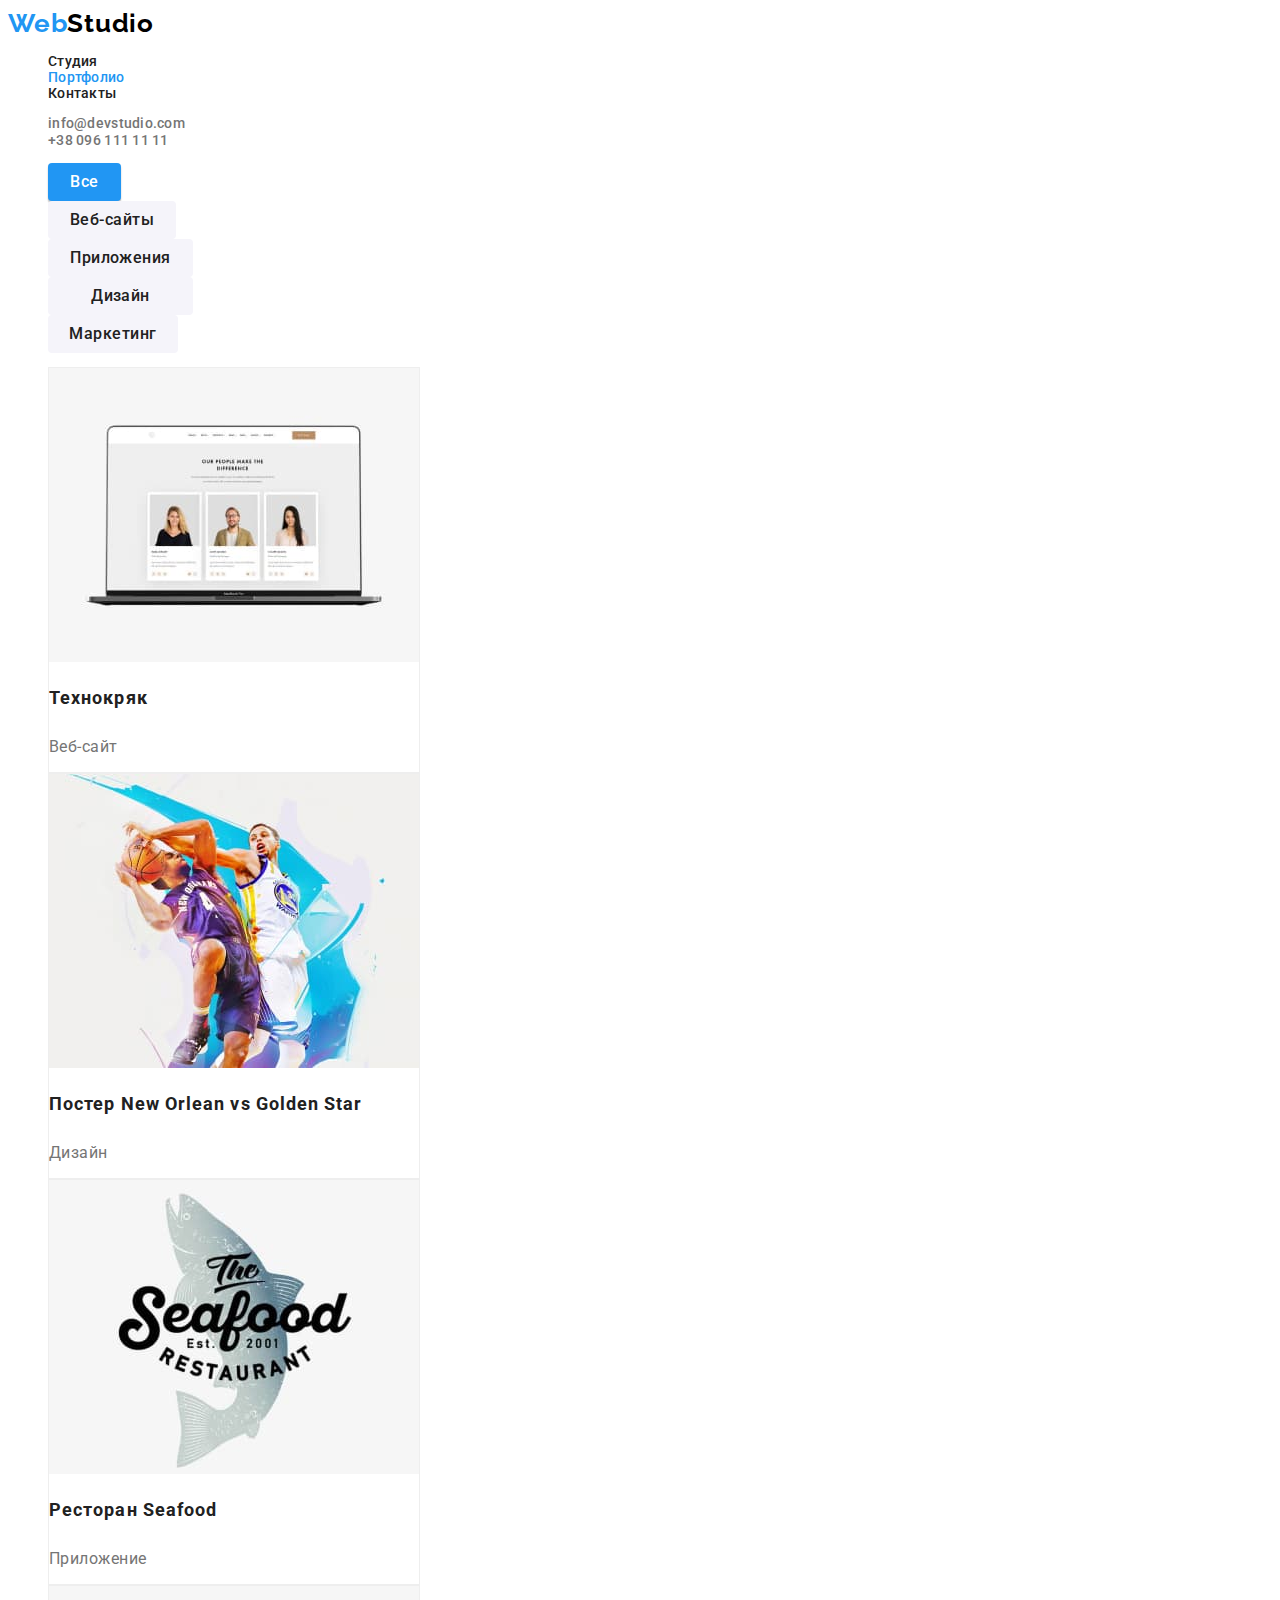
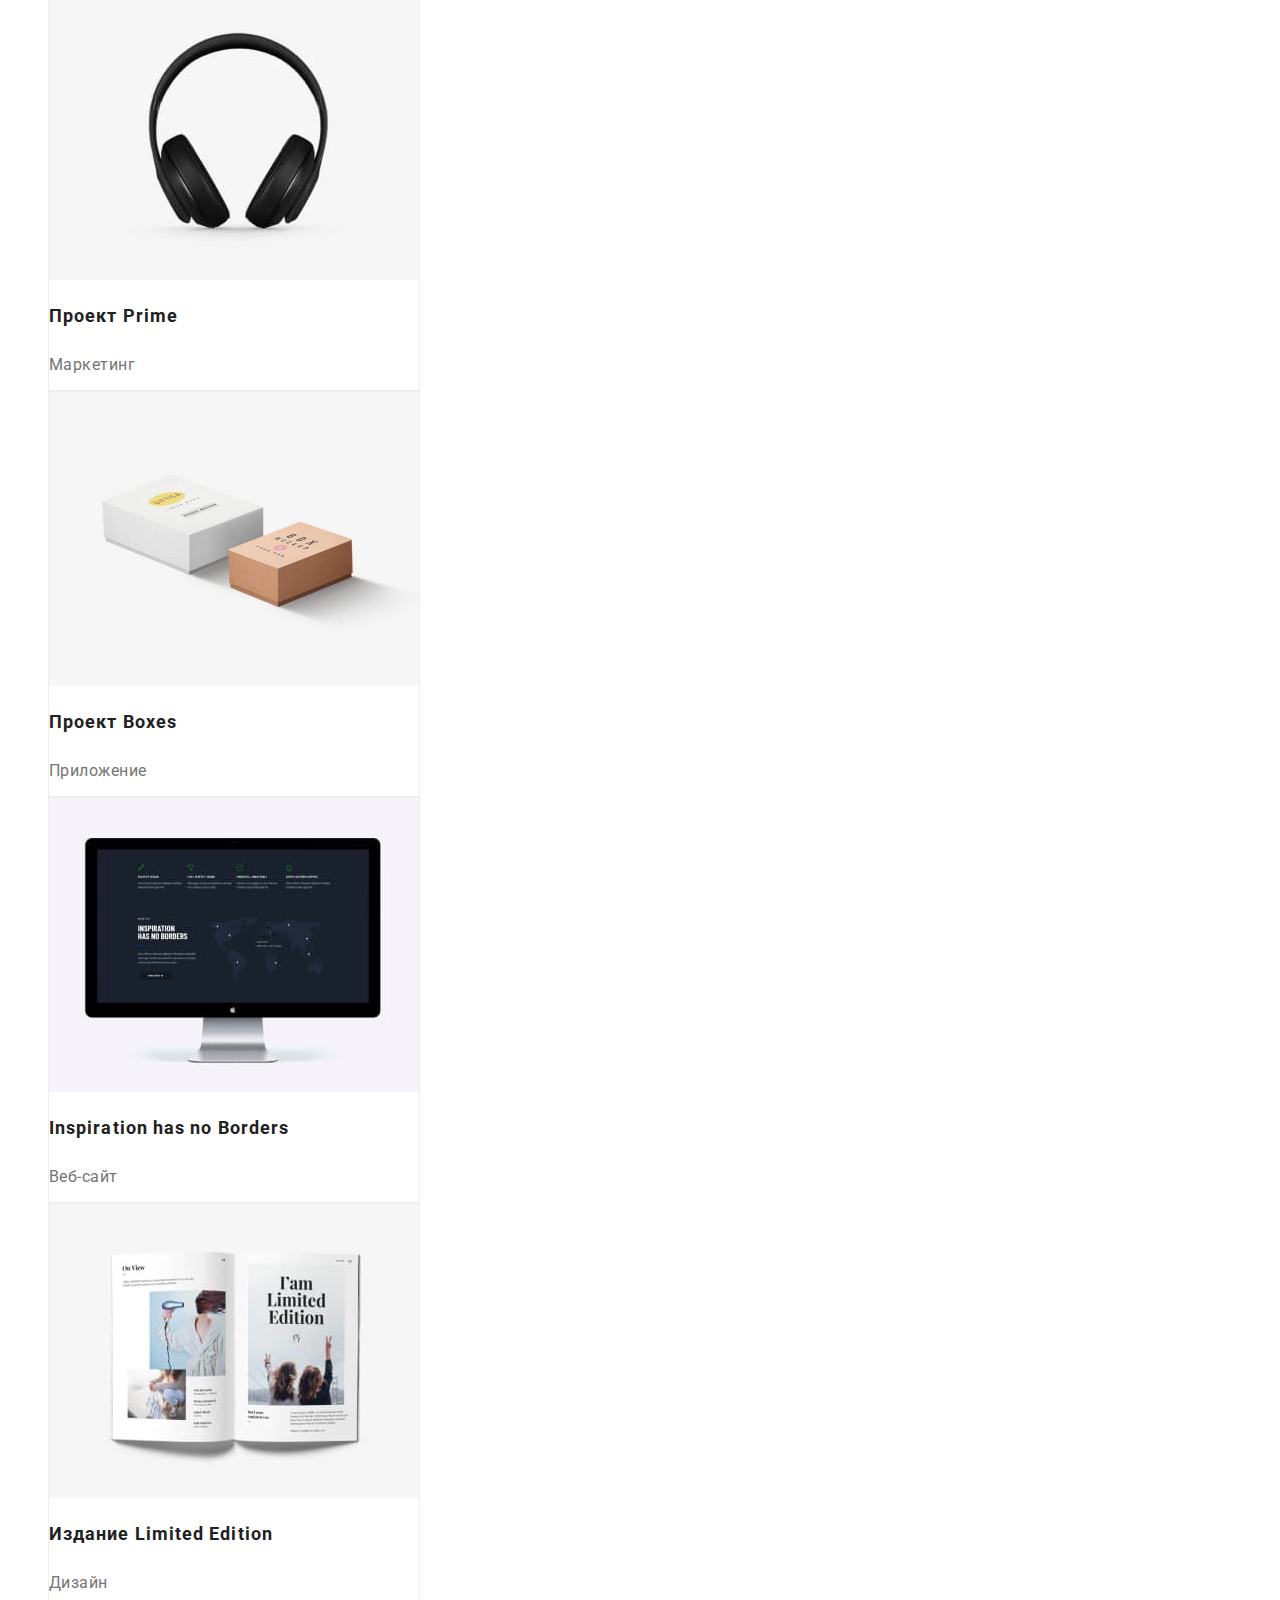
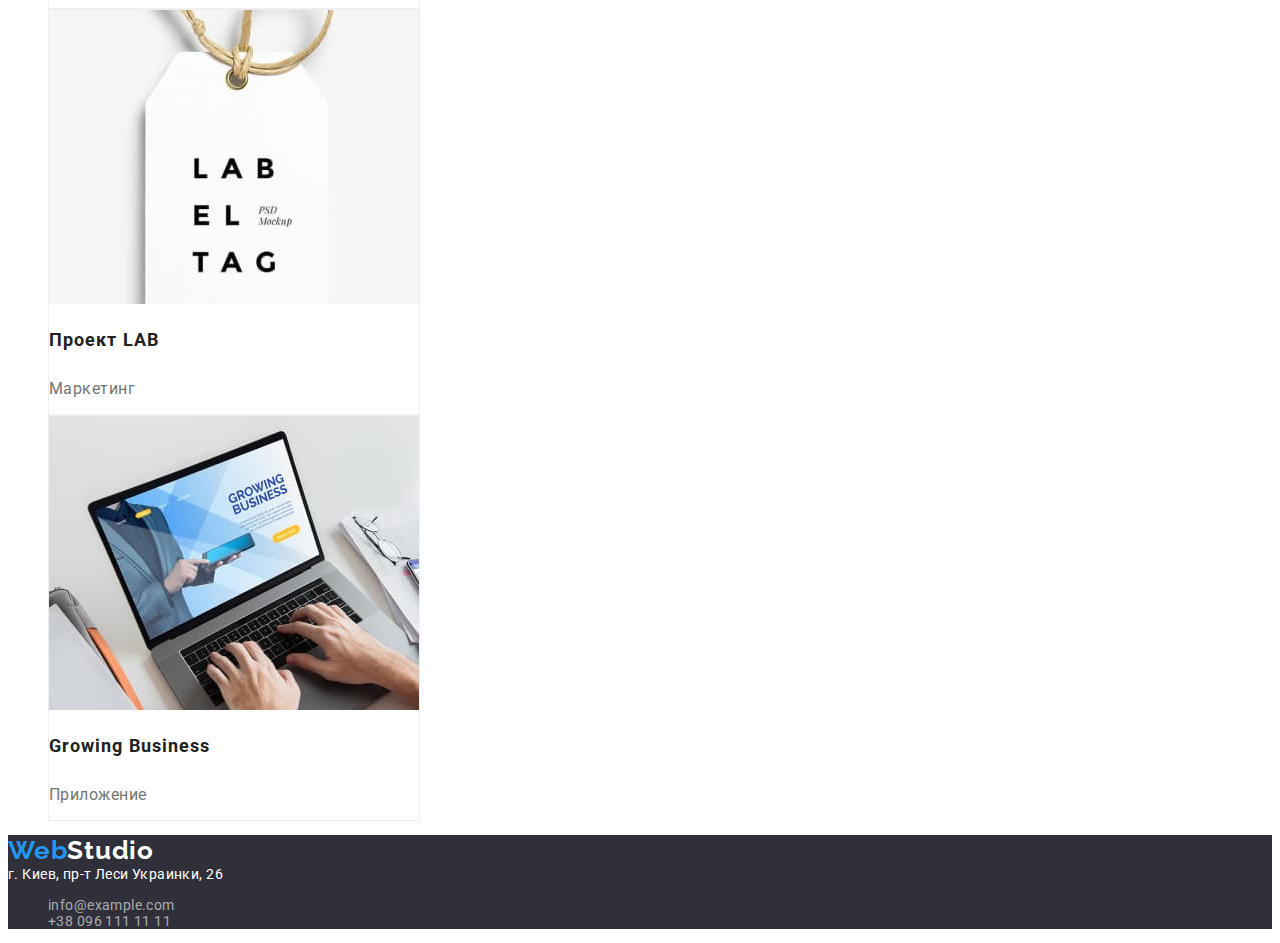
==== portfolio.html @ cb76270d "Add files via upload" ====
<!DOCTYPE html>
<html lang="ru">
    <head>
        <meta charset="UTF-8" />
        <meta http-equiv="X-UA-Compatible" content="IE=edge" />
        <meta name="viewport" content="width=device-width, initial-scale=1.0" />
        <title>Document</title>
        <link rel="stylesheet" href="./css/styles.css" />
        <link rel="preconnect" href="https://fonts.googleapis.com" />
        <link rel="preconnect" href="https://fonts.gstatic.com" crossorigin />
        <link
            href="https://fonts.googleapis.com/css2?family=Montserrat:wght@400;700&family=Raleway:wght@700&family=Roboto:wght@400;500;700;900&display=swap"
            rel="stylesheet"
        />
    </head>
    <body>
        <header>
            <div class="container">
                <nav>
                    <a href="./index.html" class="logo" lang="en"
                        >Web<span class="logo-second">Studio</span></a
                    >
                    <ul>
                        <li>
                            <a class="nav-link" href="./index.html">Студия</a>
                        </li>
                        <li>
                            <a
                                class="nav-link current-text"
                                href="./portfolio.html"
                                >Портфолио</a
                            >
                        </li>
                        <li><a class="nav-link" href="#">Контакты</a></li>
                    </ul>
                </nav>
                <ul>
                    <li>
                        <a class="nav-contact" href="mailto:info@devstudio.com"
                            >info@devstudio.com</a
                        >
                    </li>
                    <li>
                        <a class="link-contact" href="tel:+380961111111"
                            >+38 096 111 11 11</a
                        >
                    </li>
                </ul>
            </div>
        </header>
        <main>
            <section>
                <div class="container">
                    <h1 hidden class="hidden-title" lang="en">Portfolio</h1>
                    <ul>
                        <li>
                            <button class="btn-vse current" type="button">
                                Все
                            </button>
                        </li>
                        <li>
                            <button class="btn-website" type="button">
                                Веб-сайты
                            </button>
                        </li>
                        <li>
                            <button class="btn-app" type="button">
                                Приложения
                            </button>
                        </li>
                        <li>
                            <button class="btn-design" type="button">
                                Дизайн
                            </button>
                        </li>
                        <li>
                            <button class="btn-marketing" type="button">
                                Маркетинг
                            </button>
                        </li>
                    </ul>

                    <ul>
                        <li class="item-portfolio">
                            <img
                                src="./images/img11.jpg"
                                alt="Технокряк"
                                width="370"
                                height="294"
                            />
                            <h2 class="title-portfolio">Технокряк</h2>
                            <p class="text-portfolio">Веб-сайт</p>
                        </li>
                        <li class="item-portfolio">
                            <img
                                src="./images/img22.jpg"
                                alt="Постер New Orlean vs Golden Star"
                                width="370"
                                height="294"
                            />
                            <h2 class="title-portfolio">
                                Постер New Orlean vs Golden Star
                            </h2>
                            <p class="text-portfolio">Дизайн</p>
                        </li>
                        <li class="item-portfolio">
                            <img
                                src="./images/img33.jpg"
                                alt="Ресторан Seafood"
                                width="370"
                                height="294"
                            />
                            <h2 class="title-portfolio">Ресторан Seafood</h2>
                            <p class="text-portfolio">Приложение</p>
                        </li>
                        <li class="item-portfolio">
                            <img
                                src="./images/img44.jpg"
                                alt="Проект Prime"
                                width="370"
                                height="294"
                            />
                            <h2 class="title-portfolio">Проект Prime</h2>
                            <p class="text-portfolio">Маркетинг</p>
                        </li>
                        <li class="item-portfolio">
                            <img
                                src="./images/img55.jpg"
                                alt="Проект Boxes"
                                width="370"
                                height="294"
                            />
                            <h2 class="title-portfolio">Проект Boxes</h2>
                            <p class="text-portfolio">Приложение</p>
                        </li>
                        <li class="item-portfolio">
                            <img
                                src="./images/img66.jpg"
                                alt="Inspiration has no Borders"
                                width="370"
                                height="294"
                            />
                            <h2 class="title-portfolio">
                                Inspiration has no Borders
                            </h2>
                            <p class="text-portfolio">Веб-сайт</p>
                        </li>
                        <li class="item-portfolio">
                            <img
                                src="./images/img77.jpg"
                                alt="Издание Limited Edition"
                                width="370"
                                height="294"
                            />
                            <h2 class="title-portfolio">
                                Издание Limited Edition
                            </h2>
                            <p class="text-portfolio">Дизайн</p>
                        </li>
                        <li class="item-portfolio">
                            <img
                                src="./images/img88.jpg"
                                alt="Проект LAB"
                                width="370"
                                height="294"
                            />
                            <h2 class="title-portfolio">Проект LAB</h2>
                            <p class="text-portfolio">Маркетинг</p>
                        </li>
                        <li class="item-portfolio">
                            <img
                                src="./images/img99.jpg"
                                alt="Growing Business"
                                width="370"
                                height="294"
                            />
                            <h2 class="title-portfolio">Growing Business</h2>
                            <p class="text-portfolio">Приложение</p>
                        </li>
                    </ul>
                </div>
            </section>
        </main>
        <footer>
            <a href="./index.html" class="logo" lang="en"
                >Web<span class="logo-footer">Studio</span></a
            >
            <address class="adress">г. Киев, пр-т Леси Украинки, 26</address>
            <ul>
                <li>
                    <a class="footer-text" href="mailto:info@example.com"
                        >info@example.com</a
                    >
                </li>
                <li>
                    <a class="footer-text" href="tel:+380961111111"
                        >+38 096 111 11 11</a
                    >
                </li>
            </ul>
        </footer>
    </body>
</html>
---- css/styles.css ----
:root {
    --text-color: #212121;
    --background-btn: #f5f4fa;
    --btncolor-hover: #2196f3;
    --btntext-hover: #ffffff;
    --font-size: 14px;
}

body {
    font-family: Roboto, sans-serif;
    color: var(--text-color);
    font-size: var(--font-size);
}

a {
    text-decoration: none;
    color: inherit;
}

li {
    list-style-type: none;
}

.logo {
    font-family: 'Raleway', sans-serif;
    font-style: normal;
    font-weight: 700;
    font-size: 26px;
    line-height: 1.2;
    letter-spacing: 0.03em;
    color: #2196f3;
}

.logo-second {

    color: #000000;
}

.nav-link {
    font-weight: 500;
    font-size: var(--font-size)
    line-height: 1.14;
    letter-spacing: 0.02em;
    color: var(--text-color);
}

.nav-link:focus,
.nav-link:hover {

    color: var(--btncolor-hover);
}

.nav-contact {
    font-weight: 500;
    font-size: 14px;
    line-height: 1.14;
    letter-spacing: 0.02em;

    color: #757575;
}

.link-contact {

    font-weight: 500;
    font-size: 14px;
    line-height: 1.14;
    letter-spacing: 0.02em;
    color: #757575;
}

.link-contact:hover,
.link-contact:focus,
.nav-contact:hover,
.nav-contact:focus {

    font-weight: 500;
    font-size: var(--font-size);
    line-height: 1.14;
    letter-spacing: 0.02em;
    color: var(--btncolor-hover);
}

.hero-title {

    font-weight: 900;
    font-size: 44px;
    line-height: 1.36;
    text-align: center;
    letter-spacing: 0.06em;
    text-transform: uppercase;
    color: #ffffff;
}

.hero {
    background-color: #2f303a;
}

.hero-btn {
    background: #2196f3;
    box-shadow: 0px 4px 4px rgba(0, 0, 0, 0.15);
    border-radius: 4px;
    font-family: 'Roboto';
    font-style: normal;
    font-weight: 700;
    font-size: 16px;
    line-height: 1.87;
    display: flex;
    align-items: center;
    text-align: center;
    letter-spacing: 0.06em;
    color: #ffffff;
}

.hero-btn:hover,
.hero-btn:focus {
    background: #188ce8;
}

.benefits-title {
    font-family: 'Roboto';
    font-style: normal;
    font-weight: 700;
    font-size: var(--font-size);
    line-height: 1.14;
    letter-spacing: 0.03em;
    text-transform: uppercase;
    color: var(--text-color);
}

.benefits-text {
    font-family: 'Roboto';
    font-size: var(--font-size);
    line-height: 1.71;
    letter-spacing: 0.03em;
    color: #757575;
}

.about-title {
    font-weight: 700;
    font-size: 36px;
    line-height: 1.16;
    text-align: center;
    letter-spacing: 0.03em;
    color: var(--text-color);
}

.team-title {
    font-weight: 700;
    font-size: 36px;
    line-height: 1.16;
    text-align: center;
    letter-spacing: 0.03em;
    color: var(--text-color);
}

.team-name {
    font-weight: 500;
    font-size: 16px;
    line-height: 1.18;
    text-align: center;
    letter-spacing: 0.03em;
    color: var(--text-color);
}

.team {
    background: #f5f4fa;
}

.team-img {
    background: #ffffff;
}

.team-text {
    font-size: 16px;
    line-height: 1.18;
    text-align: center;
    letter-spacing: 0.03em;
    color: #757575;
}

footer {
    background: #2f303a;
}

.logo-footer {
    font-family: 'Raleway';
    font-style: normal;
    font-weight: 700;
    font-size: 26px;
    line-height: 1.19;
    letter-spacing: 0.03em;
    color: #ffffff;
}

.adress {
    font-family: 'Roboto';
    font-style: normal;
    font-weight: 400;
    font-size: var(--font-size);
    line-height: 1.17;
    letter-spacing: 0.03em;
    color: #ffffff;
}

.footer-text {
    font-family: 'Roboto';
    font-size: var(--font-size);
    line-height: 1.17;
    letter-spacing: 0.03em;
    color: rgba(255, 255, 255, 0.6);
}

.footer-text:hover,
.footer-text:focus {
    color: var(--btncolor-hover);
}

.btn-vse {
    width: 73px;
    height: 38px;
    left: 495px;
    top: 174px;
    background: var(--background-btn);
    box-shadow: 0px 3px 1px rgba(0, 0, 0, 0.1), 0px 1px 2px rgba(0, 0, 0, 0.08),
        0px 2px 2px rgba(0, 0, 0, 0.12);
    border-radius: 4px;
    font-family: 'Roboto';
    font-style: normal;
    font-weight: 500;
    font-size: 16px;
    line-height: 1.62;
    text-align: center;
    letter-spacing: 0.03em;
    color: var(--text-color);
}

.btn-vse:hover,
.btn-vse:focus {

    color: #ffffff;
    background-color: var(--btncolor-hover);
}

.btn-website {
    width: 128px;
    height: 38px;
    left: 576px;
    top: 174px;
    background: var(--background-btn);
    border-radius: 4px;
    font-family: 'Roboto';
    font-style: normal;
    font-weight: 500;
    font-size: 16px;
    line-height: 1.62;
    text-align: center;
    letter-spacing: 0.03em;
    color: var(--text-color);
}

.btn-website:hover,
.btn-website:focus {
 
    color: #ffffff;
    background-color: var(--btncolor-hover);
}

.btn-app {
    width: 145px;
    height: 38px;
    left: 712px;
    top: 174px;
    background: var(--background-btn);
    border-radius: 4px;
    font-family: 'Roboto';
    font-style: normal;
    font-weight: 500;
    font-size: 16px;
    line-height: 1.62;
    text-align: center;
    letter-spacing: 0.03em;
    color: var(--text-color);
}

.btn-app:hover,
.btn-app:focus {

    color: #ffffff;
    background-color: var(--btncolor-hover);
}

.btn-design {
    width: 145px;
    height: 38px;
    left: 712px;
    top: 174px;
    background: var(--background-btn);
    border-radius: 4px;
    font-family: 'Roboto';
    font-style: normal;
    font-weight: 500;
    font-size: 16px;
    line-height: 1.62;
    text-align: center;
    letter-spacing: 0.03em;
    color: var(--text-color);
}

.btn-design:hover,
.btn-design:focus {

    color: #ffffff;
    background-color: var(--btncolor-hover);
}

.btn-marketing {
    width: 130px;
    height: 38px;
    left: 976px;
    top: 174px;
    background: var(--background-btn);
    border-radius: 4px;
    font-family: 'Roboto';
    font-style: normal;
    font-weight: 500;
    font-size: 16px;
    line-height: 1.62;
    text-align: center;
    letter-spacing: 0.03em;
    color: var(--text-color);
}

.btn-marketing:hover,
.btn-marketing:focus {

    color: #ffffff;
    background-color: var(--btncolor-hover);
}

button {
    border: none;
    cursor: pointer;
}

.item-portfolio {
    width: 370px;
    height: 404px;
    left: 215px;
    top: 262px;
    background: #ffffff;
    border: 1px solid #eeeeee;
}

.title-portfolio {
    width: 322px;
    height: 36px;
    left: 239px;
    top: 576px;
    font-weight: 700;
    font-size: 18px;
    line-height: 2;
    letter-spacing: 0.06em;
    color: var(--text-color);
}

.text-portfolio {
    width: 322px;
    height: 30px;
    left: 239px;
    top: 616px;
    font-size: 16px;
    line-height: 1.87;
    letter-spacing: 0.03em;
    color: #757575;
}

.current {
    color: #ffffff;
    background-color: var(--btncolor-hover);
}

.current-text {
    color: var(--btncolor-hover);
}
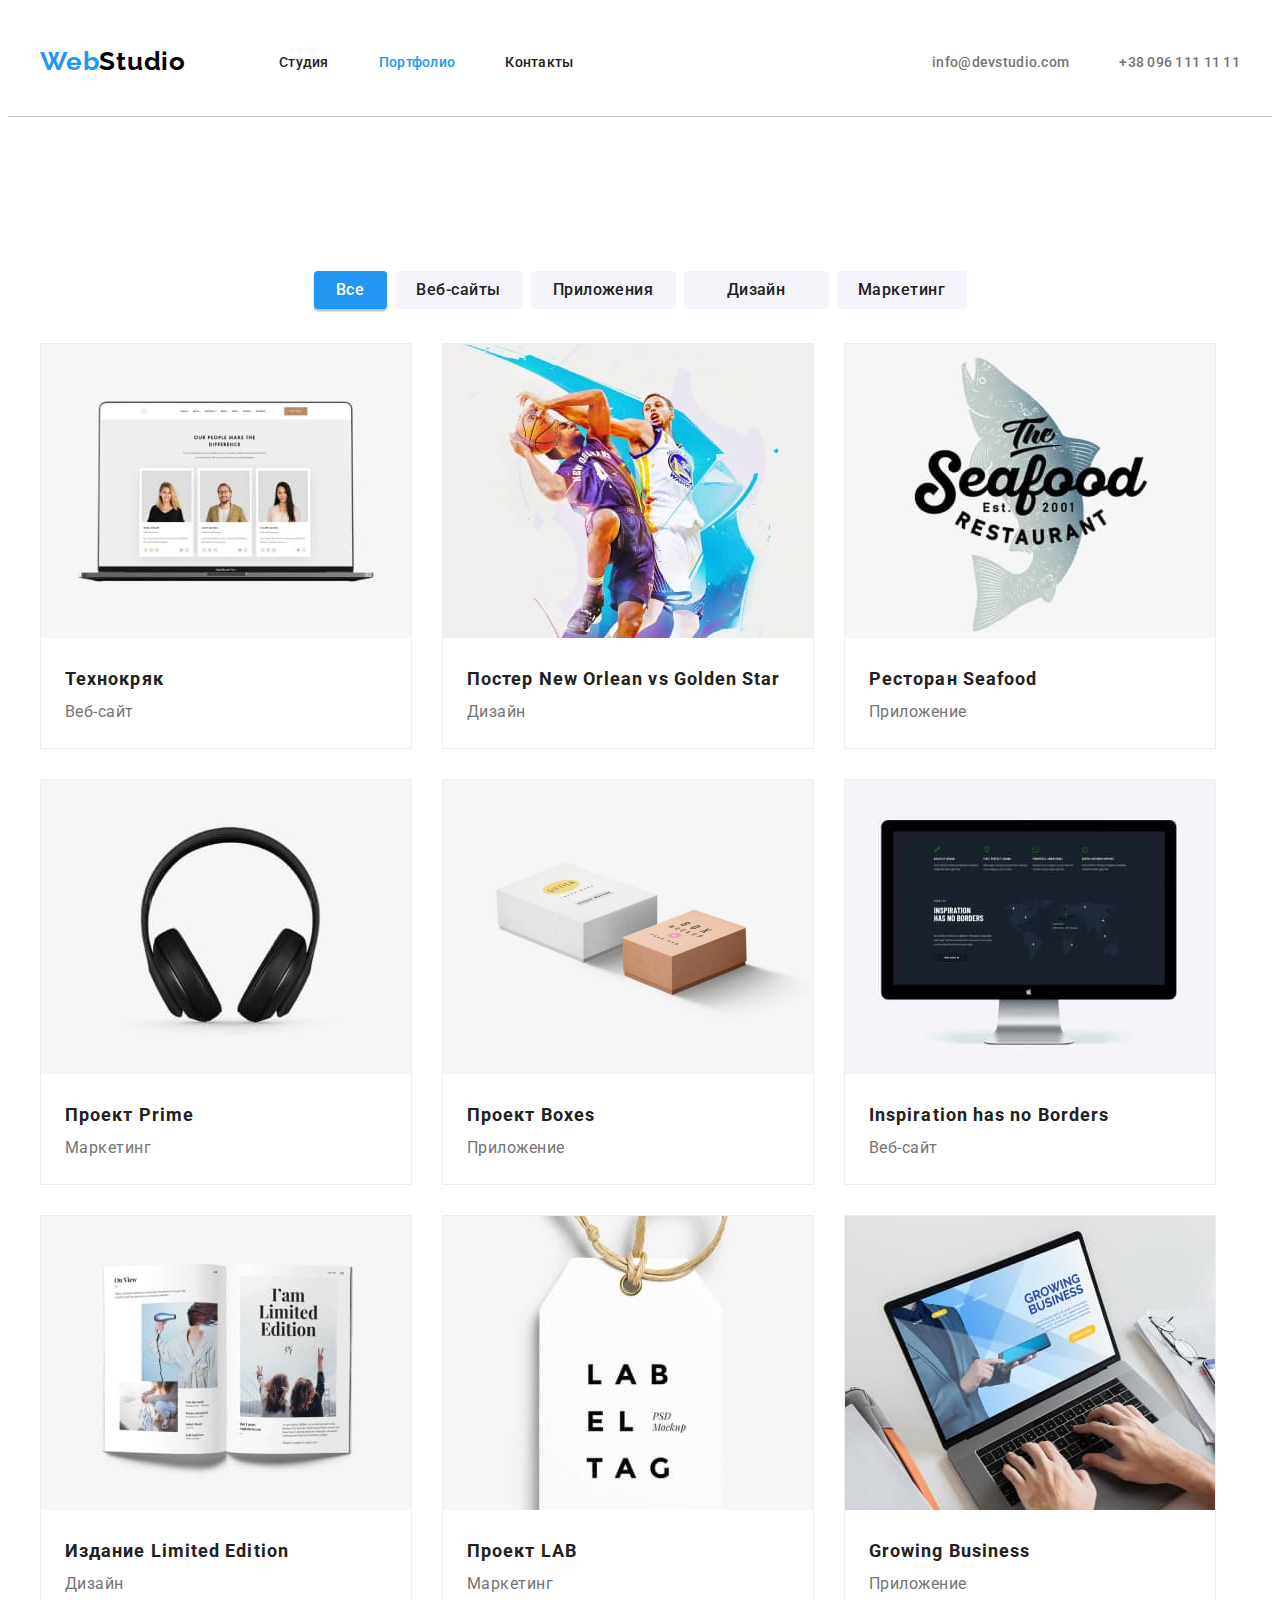
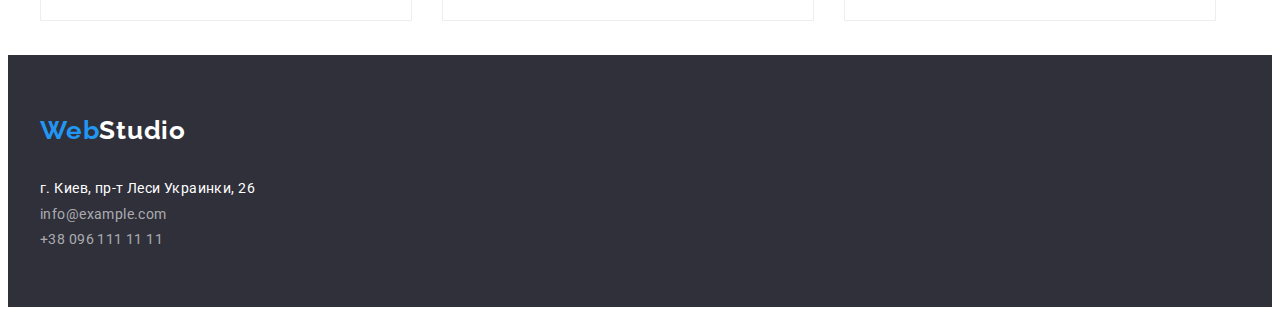
==== commit 6b9673e3: "все кроме размера картинок" ====
--- a/portfolio.html
+++ b/portfolio.html
@@ -5,6 +5,13 @@
         <meta http-equiv="X-UA-Compatible" content="IE=edge" />
         <meta name="viewport" content="width=device-width, initial-scale=1.0" />
         <title>Document</title>
+        <link
+            rel="stylesheet"
+            href="https://cdnjs.cloudflare.com/ajax/libs/modern-normalize/1.1.0/modern-normalize.min.css"
+            integrity="sha512-wpPYUAdjBVSE4KJnH1VR1HeZfpl1ub8YT/NKx4PuQ5NmX2tKuGu6U/JRp5y+Y8XG2tV+wKQpNHVUX03MfMFn9Q=="
+            crossorigin="anonymous"
+            referrerpolicy="no-referrer"
+        />
         <link rel="stylesheet" href="./css/styles.css" />
         <link rel="preconnect" href="https://fonts.googleapis.com" />
         <link rel="preconnect" href="https://fonts.gstatic.com" crossorigin />
@@ -14,33 +21,35 @@
         />
     </head>
     <body>
-        <header>
-            <div class="container">
-                <nav>
+        <header class="header">
+            <div class="container container-nav">
+                <nav class="nav-main">
                     <a href="./index.html" class="logo" lang="en"
                         >Web<span class="logo-second">Studio</span></a
                     >
-                    <ul>
-                        <li>
+                    <ul class="nav-items">
+                        <li class="link-head">
                             <a class="nav-link" href="./index.html">Студия</a>
                         </li>
-                        <li>
+                        <li class="link-head">
                             <a
                                 class="nav-link current-text"
                                 href="./portfolio.html"
                                 >Портфолио</a
                             >
                         </li>
-                        <li><a class="nav-link" href="#">Контакты</a></li>
+                        <li class="link-head">
+                            <a class="nav-link" href="#">Контакты</a>
+                        </li>
                     </ul>
                 </nav>
-                <ul>
-                    <li>
+                <ul class="contact-items">
+                    <li class="contact-item">
                         <a class="nav-contact" href="mailto:info@devstudio.com"
                             >info@devstudio.com</a
                         >
                     </li>
-                    <li>
+                    <li class="contact-item">
                         <a class="link-contact" href="tel:+380961111111"
                             >+38 096 111 11 11</a
                         >
@@ -52,152 +61,201 @@
             <section>
                 <div class="container">
                     <h1 hidden class="hidden-title" lang="en">Portfolio</h1>
-                    <ul>
-                        <li>
+                    <ul class="main-btn">
+                        <li class="mainbtn-item btn">
                             <button class="btn-vse current" type="button">
                                 Все
                             </button>
                         </li>
-                        <li>
+                        <li class="mainbtn-item btn">
                             <button class="btn-website" type="button">
                                 Веб-сайты
                             </button>
                         </li>
-                        <li>
+                        <li class="mainbtn-item btn">
                             <button class="btn-app" type="button">
                                 Приложения
                             </button>
                         </li>
-                        <li>
+                        <li class="mainbtn-item btn">
                             <button class="btn-design" type="button">
                                 Дизайн
                             </button>
                         </li>
-                        <li>
+                        <li class="mainbtn-item btn">
                             <button class="btn-marketing" type="button">
                                 Маркетинг
                             </button>
                         </li>
                     </ul>
 
-                    <ul>
-                        <li class="item-portfolio">
-                            <img
+                    <ul class="portfolio-list">
+                        <li class="item-portfolio">
+                            <img
+                                class="img-portfolio"
                                 src="./images/img11.jpg"
                                 alt="Технокряк"
                                 width="370"
                                 height="294"
                             />
-                            <h2 class="title-portfolio">Технокряк</h2>
-                            <p class="text-portfolio">Веб-сайт</p>
-                        </li>
-                        <li class="item-portfolio">
-                            <img
+                            <div class="text-div">
+                                <h2 class="title-portfolio">Технокряк</h2>
+                                <p class="text-portfolio">Веб-сайт</p>
+                            </div>
+                        </li>
+                        <li class="item-portfolio">
+                            <img
+                                class="img-portfolio"
                                 src="./images/img22.jpg"
                                 alt="Постер New Orlean vs Golden Star"
                                 width="370"
                                 height="294"
                             />
-                            <h2 class="title-portfolio">
-                                Постер New Orlean vs Golden Star
-                            </h2>
-                            <p class="text-portfolio">Дизайн</p>
-                        </li>
-                        <li class="item-portfolio">
-                            <img
+                            <div class="text-div">
+                                <h2 class="title-portfolio">
+                                    Постер New Orlean vs Golden Star
+                                </h2>
+                                <p class="text-portfolio">Дизайн</p>
+                            </div>
+                        </li>
+                        <li class="item-portfolio">
+                            <img
+                                class="img-portfolio"
                                 src="./images/img33.jpg"
                                 alt="Ресторан Seafood"
                                 width="370"
                                 height="294"
                             />
-                            <h2 class="title-portfolio">Ресторан Seafood</h2>
-                            <p class="text-portfolio">Приложение</p>
-                        </li>
-                        <li class="item-portfolio">
-                            <img
+                            <div class="text-div">
+                                <h2 class="title-portfolio">
+                                    Ресторан Seafood
+                                </h2>
+                                <p class="text-portfolio">Приложение</p>
+                            </div>
+                        </li>
+                        <li class="item-portfolio">
+                            <img
+                                class="img-portfolio"
                                 src="./images/img44.jpg"
                                 alt="Проект Prime"
                                 width="370"
                                 height="294"
                             />
-                            <h2 class="title-portfolio">Проект Prime</h2>
-                            <p class="text-portfolio">Маркетинг</p>
-                        </li>
-                        <li class="item-portfolio">
-                            <img
+                            <div class="text-div">
+                                <h2 class="title-portfolio">Проект Prime</h2>
+                                <p class="text-portfolio">Маркетинг</p>
+                            </div>
+                        </li>
+                        <li class="item-portfolio">
+                            <img
+                                class="img-portfolio"
                                 src="./images/img55.jpg"
                                 alt="Проект Boxes"
                                 width="370"
                                 height="294"
                             />
-                            <h2 class="title-portfolio">Проект Boxes</h2>
-                            <p class="text-portfolio">Приложение</p>
-                        </li>
-                        <li class="item-portfolio">
-                            <img
+                            <div class="text-div">
+                                <h2 class="title-portfolio">Проект Boxes</h2>
+                                <p class="text-portfolio">Приложение</p>
+                            </div>
+                        </li>
+                        <li class="item-portfolio">
+                            <img
+                                class="img-portfolio"
                                 src="./images/img66.jpg"
                                 alt="Inspiration has no Borders"
                                 width="370"
                                 height="294"
                             />
-                            <h2 class="title-portfolio">
-                                Inspiration has no Borders
-                            </h2>
-                            <p class="text-portfolio">Веб-сайт</p>
-                        </li>
-                        <li class="item-portfolio">
-                            <img
+                            <div class="text-div">
+                                <h2 class="title-portfolio">
+                                    Inspiration has no Borders
+                                </h2>
+                                <p class="text-portfolio">Веб-сайт</p>
+                            </div>
+                        </li>
+                        <li class="item-portfolio">
+                            <img
+                                class="img-portfolio"
                                 src="./images/img77.jpg"
                                 alt="Издание Limited Edition"
                                 width="370"
                                 height="294"
                             />
-                            <h2 class="title-portfolio">
-                                Издание Limited Edition
-                            </h2>
-                            <p class="text-portfolio">Дизайн</p>
-                        </li>
-                        <li class="item-portfolio">
-                            <img
+                            <div class="text-div">
+                                <h2 class="title-portfolio">
+                                    Издание Limited Edition
+                                </h2>
+                                <p class="text-portfolio">Дизайн</p>
+                            </div>
+                        </li>
+                        <li class="item-portfolio">
+                            <img
+                                class="img-portfolio"
                                 src="./images/img88.jpg"
                                 alt="Проект LAB"
                                 width="370"
                                 height="294"
                             />
-                            <h2 class="title-portfolio">Проект LAB</h2>
-                            <p class="text-portfolio">Маркетинг</p>
-                        </li>
-                        <li class="item-portfolio">
-                            <img
+                            <div class="text-div">
+                                <h2 class="title-portfolio">Проект LAB</h2>
+                                <p class="text-portfolio">Маркетинг</p>
+                            </div>
+                        </li>
+                        <li class="item-portfolio">
+                            <img
+                                class="img-portfolio"
                                 src="./images/img99.jpg"
                                 alt="Growing Business"
                                 width="370"
                                 height="294"
                             />
-                            <h2 class="title-portfolio">Growing Business</h2>
-                            <p class="text-portfolio">Приложение</p>
+                            <div class="text-div">
+                                <h2 class="title-portfolio">
+                                    Growing Business
+                                </h2>
+                                <p class="text-portfolio">Приложение</p>
+                            </div>
                         </li>
                     </ul>
                 </div>
             </section>
         </main>
         <footer>
-            <a href="./index.html" class="logo" lang="en"
-                >Web<span class="logo-footer">Studio</span></a
-            >
-            <address class="adress">г. Киев, пр-т Леси Украинки, 26</address>
-            <ul>
-                <li>
-                    <a class="footer-text" href="mailto:info@example.com"
-                        >info@example.com</a
+            <section>
+                <div class="container">
+                    <a href="./index.html" class="logo all-logo" lang="en"
+                        >Web<span class="logo-footer">Studio</span></a
                     >
-                </li>
-                <li>
-                    <a class="footer-text" href="tel:+380961111111"
-                        >+38 096 111 11 11</a
-                    >
-                </li>
-            </ul>
+
+                    <ul>
+                        <li class="adress">
+                            <a
+                                href="https://goo.gl/maps/aNRmM5jgGCXuYNQ1A"
+                                target="_blank"
+                                rel="noopener nofollow noreferrer"
+                                class="footer-link link"
+                                >г. Киев, пр-т Леси Украинки, 26
+                            </a>
+                        </li>
+
+                        <li>
+                            <a
+                                class="footer-text email-footer"
+                                href="mailto:info@example.com"
+                                >info@example.com</a
+                            >
+                        </li>
+                        <li>
+                            <a
+                                class="footer-text tel-footer"
+                                href="tel:+380961111111"
+                                >+38 096 111 11 11</a
+                            >
+                        </li>
+                    </ul>
+                </div>
+            </section>
         </footer>
     </body>
 </html>
--- a/css/styles.css
+++ b/css/styles.css
@@ -21,6 +21,108 @@
     list-style-type: none;
 }
 
+ul {
+    padding-inline-start: 0;
+}
+
+
+
+
+
+
+.header {
+    border-bottom: #ECECEC;
+    border: 1px solid #c5c5c5;
+    border-top: none;
+    border-left: none;
+    border-right: none;
+    
+}
+
+.btn-vse, .btn-website, .btn-app, .btn-design, .btn-marketing {
+    padding: 0;
+}
+
+
+
+.nav-items {
+    display: flex;
+    
+}
+
+
+
+.contact-items {
+    display: flex;
+}
+
+
+.contact-item:not(:last-child) {
+    padding-right: 50px;
+}
+
+
+.nav-list {
+    display: flex;
+}
+
+
+.link-head:not(:last-child)  {
+    
+    margin-right: 50px;
+  
+
+}
+
+.container-nav {
+    
+    display: flex;
+    align-items: center;
+
+}
+
+ .nav-main{
+    display: flex;
+    align-items: center;
+    margin-right: auto;
+}
+    
+.container {
+    width: 1200px;
+    padding-left: 15px;
+    padding-right: 15px;
+    margin: 0 auto;
+}
+
+.main-btn {
+    display: flex;
+    justify-content: center;
+    padding-top: 154px;
+    padding-bottom: 34px;
+    margin: 0;
+    
+}
+
+.mainbtn-item {
+    padding: 0;
+}
+
+.btn:not(:last-child) {
+    padding-right: 8px;
+}
+
+
+.portfolio-list {
+    display: flex;
+    flex-wrap: wrap;
+    margin: 0;
+    padding-bottom: 34px;
+}
+
+
+
+
+
 .logo {
     font-family: 'Raleway', sans-serif;
     font-style: normal;
@@ -29,6 +131,8 @@
     line-height: 1.2;
     letter-spacing: 0.03em;
     color: #2196f3;
+    margin-right: 93px;
+    
 }
 
 .logo-second {
@@ -37,6 +141,9 @@
 }
 
 .nav-link {
+    display: block;
+    padding-top: 32px;
+    padding-bottom: 32px;
     font-weight: 500;
     font-size: var(--font-size)
     line-height: 1.14;
@@ -51,21 +158,35 @@
 }
 
 .nav-contact {
-    font-weight: 500;
-    font-size: 14px;
-    line-height: 1.14;
-    letter-spacing: 0.02em;
-
-    color: #757575;
-}
-
-.link-contact {
-
     font-weight: 500;
     font-size: 14px;
     line-height: 1.14;
     letter-spacing: 0.02em;
     color: #757575;
+    padding-top: 32px;
+    padding-bottom: 32px;
+    
+}
+
+.item-contact {
+    display: flex;
+    margin: auto;
+   
+
+}
+
+
+
+
+.link-contact {
+
+    font-weight: 500;
+    font-size: 14px;
+    line-height: 1.14;
+    letter-spacing: 0.02em;
+    color: #757575;
+    padding-top: 32px;
+    padding-bottom: 32px;
 }
 
 .link-contact:hover,
@@ -81,21 +202,43 @@
 }
 
 .hero-title {
-
+   
     font-weight: 900;
     font-size: 44px;
     line-height: 1.36;
-    text-align: center;
+    color: #FFFFFF;
+    
     letter-spacing: 0.06em;
     text-transform: uppercase;
-    color: #ffffff;
+    text-align: center;
+
+
+    
+    padding-top: 200px;
+    padding-bottom: 30px;
+    
+    
+    
+  
+
+
+    
+   
 }
 
 .hero {
     background-color: #2f303a;
+    width: 1600px;
+    padding-bottom: 200px;
+
+
+    
+    
 }
 
 .hero-btn {
+    
+
     background: #2196f3;
     box-shadow: 0px 4px 4px rgba(0, 0, 0, 0.15);
     border-radius: 4px;
@@ -104,17 +247,36 @@
     font-weight: 700;
     font-size: 16px;
     line-height: 1.87;
-    display: flex;
+    display: block;
     align-items: center;
     text-align: center;
     letter-spacing: 0.06em;
-    color: #ffffff;
+    width: 200px;
+    height: 50px;
+    color: #ffffff;
+    margin: auto;
+    
 }
 
 .hero-btn:hover,
 .hero-btn:focus {
     background: #188ce8;
 }
+
+
+
+.about-us {
+
+    display: flex;
+    padding-bottom: 94px;
+        
+}
+
+
+.item-about:not(:last-child) {
+    padding-right: 30px;
+}
+
 
 .benefits-title {
     font-family: 'Roboto';
@@ -142,7 +304,31 @@
     text-align: center;
     letter-spacing: 0.03em;
     color: var(--text-color);
-}
+    padding-bottom: 50px;
+
+}
+
+.about-img {
+    display: flex;
+    padding-right: 30px;
+    padding-bottom: 94px;
+    margin: 0;
+}
+
+
+.list-img:not(:last-child) {
+    
+    padding-right: 30px;
+    display: flex;
+
+}
+
+
+/* ____________________________________TEAM___________________________________ */
+.team {
+    background: #f5f4fa;
+}
+
 
 .team-title {
     font-weight: 700;
@@ -151,7 +337,47 @@
     text-align: center;
     letter-spacing: 0.03em;
     color: var(--text-color);
-}
+    padding-top: 94px;
+    padding-bottom: 50px;
+    margin: 0;
+}
+
+.our-team {
+    display: flex;
+    width: 1168px;
+    height: 369px;
+    padding-bottom: 94px;
+    margin: 0;
+}
+
+.first-team:not(:last-child) {
+    margin-right: 30px;
+}
+
+
+
+.photo-team {
+    display: block;
+    min-width: 100%;
+    height: auto;
+    padding-bottom: 30px;
+}
+
+.team-img {
+    
+    box-shadow: 0px 1px 3px rgba(0, 0, 0, 0.12), 0px 1px 1px rgba(0, 0, 0, 0.14), 0px 2px 1px rgba(0, 0, 0, 0.2);
+    border-radius: 0px 0px 4px 4px;
+    border: 1px solid #c5c5c5;
+    border-top: 0;
+    max-width: 100%;
+    height: auto;
+
+
+}
+
+
+
+
 
 .team-name {
     font-weight: 500;
@@ -160,14 +386,8 @@
     text-align: center;
     letter-spacing: 0.03em;
     color: var(--text-color);
-}
-
-.team {
-    background: #f5f4fa;
-}
-
-.team-img {
-    background: #ffffff;
+    padding-bottom: 10px;
+    margin: 0;
 }
 
 .team-text {
@@ -176,10 +396,30 @@
     text-align: center;
     letter-spacing: 0.03em;
     color: #757575;
-}
+    padding-bottom: 30px;
+    margin: 0;
+    
+}
+
+
+
+
+
+
+
+/* _____________________________FOOTER_________________ */
+
 
 footer {
     background: #2f303a;
+}
+
+
+.all-logo {
+    display: block;
+    padding-top: 60px;
+    padding-bottom: 20px;
+    
 }
 
 .logo-footer {
@@ -200,6 +440,20 @@
     line-height: 1.17;
     letter-spacing: 0.03em;
     color: #ffffff;
+    padding-bottom: 9px;
+    display: block;
+    margin: 0;
+    
+}
+
+.email-footer {
+    padding-bottom: 9px;
+    display: block;
+}
+
+.tel-footer {
+    display: block;
+    padding-bottom: 60px;
 }
 
 .footer-text {
@@ -342,14 +596,43 @@
     cursor: pointer;
 }
 
+
+.item-portfolio  {
+  margin-right: 30px;
+  margin-bottom: 30px;
+  border: 1px solid #eeeeee;
+  
+}
+
+
+.img-portfolio {
+    width: 100%;
+}
+
+.item-portfolio:nth-child(3n)  {
+    margin-right: 0px;
+  }
+
+  .item-portfolio:nth-child(n + 6)  {
+    margin-bottom: 0;
+  }
+
 .item-portfolio {
     width: 370px;
     height: 404px;
     left: 215px;
     top: 262px;
     background: #ffffff;
-    border: 1px solid #eeeeee;
-}
+  
+}
+
+
+.text-div {
+    margin: 20px 24px;
+    /* border: 1px solid #eeeeee; */
+    
+}
+
 
 .title-portfolio {
     width: 322px;
@@ -361,6 +644,8 @@
     line-height: 2;
     letter-spacing: 0.06em;
     color: var(--text-color);
+   margin: 0;
+   
 }
 
 .text-portfolio {
@@ -372,6 +657,9 @@
     line-height: 1.87;
     letter-spacing: 0.03em;
     color: #757575;
+   margin: 0;
+
+    
 }
 
 .current {
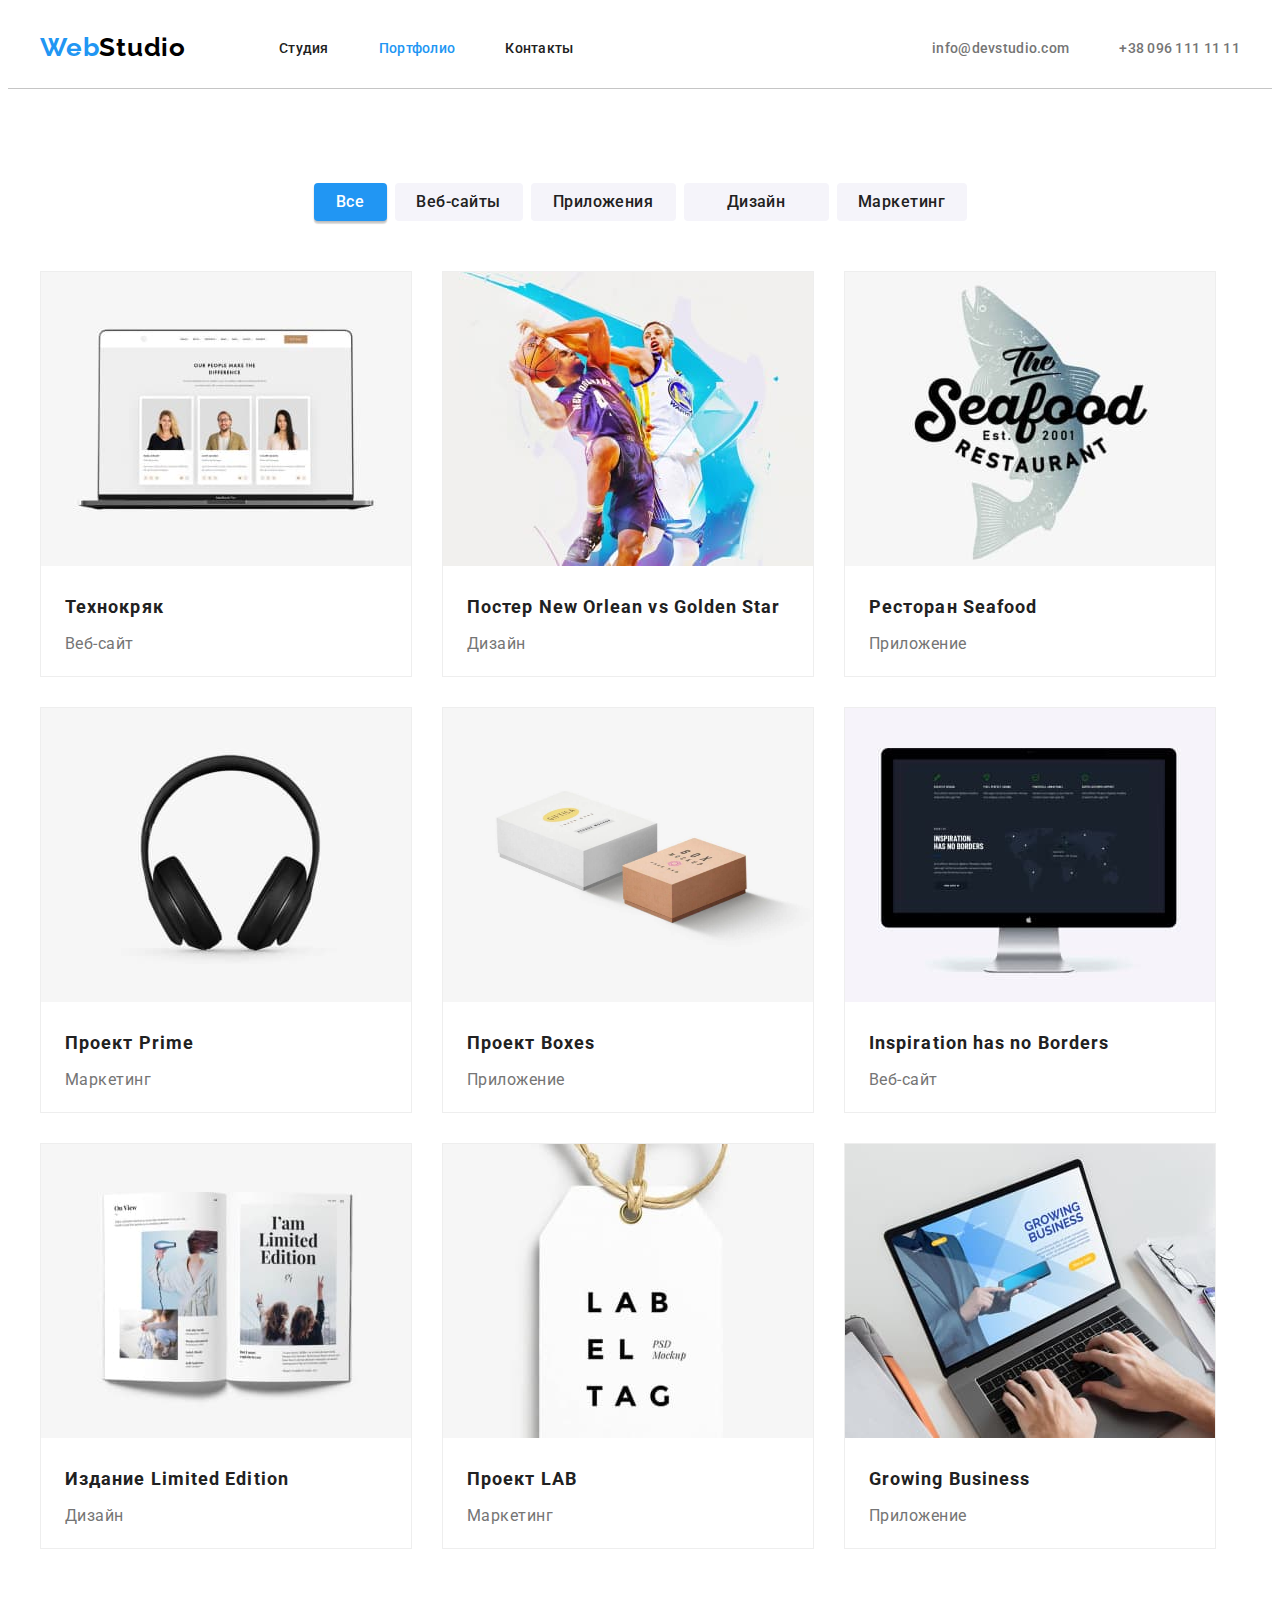
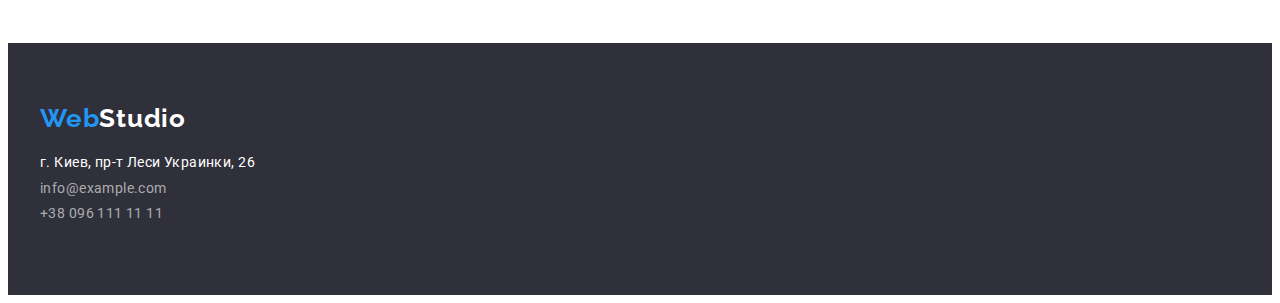
==== commit 99dd6dab: "Add files via upload" ====
--- a/portfolio.html
+++ b/portfolio.html
@@ -58,7 +58,7 @@
             </div>
         </header>
         <main>
-            <section>
+            <section class="section">
                 <div class="container">
                     <h1 hidden class="hidden-title" lang="en">Portfolio</h1>
                     <ul class="main-btn">
@@ -221,41 +221,39 @@
                 </div>
             </section>
         </main>
-        <footer>
-            <section>
-                <div class="container">
-                    <a href="./index.html" class="logo all-logo" lang="en"
-                        >Web<span class="logo-footer">Studio</span></a
-                    >
+        <footer class="footer">
+            <div class="container">
+                <a href="./index.html" class="logo all-logo" lang="en"
+                    >Web<span class="logo-footer">Studio</span></a
+                >
 
-                    <ul>
-                        <li class="adress">
-                            <a
-                                href="https://goo.gl/maps/aNRmM5jgGCXuYNQ1A"
-                                target="_blank"
-                                rel="noopener nofollow noreferrer"
-                                class="footer-link link"
-                                >г. Киев, пр-т Леси Украинки, 26
-                            </a>
-                        </li>
+                <ul>
+                    <li class="adress">
+                        <a
+                            href="https://goo.gl/maps/aNRmM5jgGCXuYNQ1A"
+                            target="_blank"
+                            rel="noopener nofollow noreferrer"
+                            class="footer-link link"
+                            >г. Киев, пр-т Леси Украинки, 26
+                        </a>
+                    </li>
 
-                        <li>
-                            <a
-                                class="footer-text email-footer"
-                                href="mailto:info@example.com"
-                                >info@example.com</a
-                            >
-                        </li>
-                        <li>
-                            <a
-                                class="footer-text tel-footer"
-                                href="tel:+380961111111"
-                                >+38 096 111 11 11</a
-                            >
-                        </li>
-                    </ul>
-                </div>
-            </section>
+                    <li>
+                        <a
+                            class="footer-text email-footer"
+                            href="mailto:info@example.com"
+                            >info@example.com</a
+                        >
+                    </li>
+                    <li>
+                        <a
+                            class="footer-text tel-footer"
+                            href="tel:+380961111111"
+                            >+38 096 111 11 11</a
+                        >
+                    </li>
+                </ul>
+            </div>
         </footer>
     </body>
 </html>
--- a/css/styles.css
+++ b/css/styles.css
@@ -25,6 +25,9 @@
     padding-inline-start: 0;
 }
 
+p {
+    margin: 0 auto;
+}
 
 
 
@@ -47,6 +50,7 @@
 
 .nav-items {
     display: flex;
+    margin: 0 auto;
     
 }
 
@@ -64,6 +68,7 @@
 
 .nav-list {
     display: flex;
+    margin: 0;
 }
 
 
@@ -97,9 +102,8 @@
 .main-btn {
     display: flex;
     justify-content: center;
-    padding-top: 154px;
-    padding-bottom: 34px;
-    margin: 0;
+    margin: 0;
+    margin-bottom: 50px;
     
 }
 
@@ -116,10 +120,13 @@
     display: flex;
     flex-wrap: wrap;
     margin: 0;
-    padding-bottom: 34px;
-}
-
-
+ 
+}
+
+.section {
+    padding-top: 94px;
+    padding-bottom: 94px;
+}
 
 
 
@@ -132,6 +139,7 @@
     letter-spacing: 0.03em;
     color: #2196f3;
     margin-right: 93px;
+   
     
 }
 
@@ -170,7 +178,7 @@
 
 .item-contact {
     display: flex;
-    margin: auto;
+  
    
 
 }
@@ -203,6 +211,7 @@
 
 .hero-title {
    
+    margin: 0;
     font-weight: 900;
     font-size: 44px;
     line-height: 1.36;
@@ -212,9 +221,6 @@
     text-transform: uppercase;
     text-align: center;
 
-
-    
-    padding-top: 200px;
     padding-bottom: 30px;
     
     
@@ -228,8 +234,7 @@
 
 .hero {
     background-color: #2f303a;
-    width: 1600px;
-    padding-bottom: 200px;
+    padding: 200px 0;
 
 
     
@@ -268,13 +273,13 @@
 .about-us {
 
     display: flex;
-    padding-bottom: 94px;
+
         
 }
 
 
 .item-about:not(:last-child) {
-    padding-right: 30px;
+    margin-right: 30px;
 }
 
 
@@ -287,6 +292,8 @@
     letter-spacing: 0.03em;
     text-transform: uppercase;
     color: var(--text-color);
+    margin: 0 auto;
+    margin-bottom: 10px;
 }
 
 .benefits-text {
@@ -304,21 +311,24 @@
     text-align: center;
     letter-spacing: 0.03em;
     color: var(--text-color);
-    padding-bottom: 50px;
-
+    margin: 0;
+    margin-bottom: 50px;
+
+}
+
+.section-about {
+    padding-top: 0;
 }
 
 .about-img {
     display: flex;
-    padding-right: 30px;
-    padding-bottom: 94px;
     margin: 0;
 }
 
 
 .list-img:not(:last-child) {
     
-    padding-right: 30px;
+    margin-right: 30px;
     display: flex;
 
 }
@@ -329,6 +339,11 @@
     background: #f5f4fa;
 }
 
+
+.team-div {
+    padding-top: 30px;
+    padding-bottom: 30px;
+}
 
 .team-title {
     font-weight: 700;
@@ -337,16 +352,12 @@
     text-align: center;
     letter-spacing: 0.03em;
     color: var(--text-color);
-    padding-top: 94px;
-    padding-bottom: 50px;
-    margin: 0;
+    margin: 0;
+    margin-bottom: 50px;
 }
 
 .our-team {
     display: flex;
-    width: 1168px;
-    height: 369px;
-    padding-bottom: 94px;
     margin: 0;
 }
 
@@ -358,19 +369,18 @@
 
 .photo-team {
     display: block;
-    min-width: 100%;
     height: auto;
-    padding-bottom: 30px;
+
 }
 
 .team-img {
-    
+    background: #FFFFFF;
     box-shadow: 0px 1px 3px rgba(0, 0, 0, 0.12), 0px 1px 1px rgba(0, 0, 0, 0.14), 0px 2px 1px rgba(0, 0, 0, 0.2);
     border-radius: 0px 0px 4px 4px;
     border: 1px solid #c5c5c5;
     border-top: 0;
-    max-width: 100%;
-    height: auto;
+
+
 
 
 }
@@ -386,8 +396,8 @@
     text-align: center;
     letter-spacing: 0.03em;
     color: var(--text-color);
-    padding-bottom: 10px;
-    margin: 0;
+    margin: 0;
+    margin-bottom: 10px;
 }
 
 .team-text {
@@ -396,7 +406,6 @@
     text-align: center;
     letter-spacing: 0.03em;
     color: #757575;
-    padding-bottom: 30px;
     margin: 0;
     
 }
@@ -417,8 +426,8 @@
 
 .all-logo {
     display: block;
-    padding-top: 60px;
-    padding-bottom: 20px;
+    margin-bottom: 20px;
+ 
     
 }
 
@@ -451,13 +460,18 @@
     display: block;
 }
 
+
+.footer {
+    padding: 60px 0;
+}
+
 .tel-footer {
     display: block;
-    padding-bottom: 60px;
+    
 }
 
 .footer-text {
-    font-family: 'Roboto';
+ 
     font-size: var(--font-size);
     line-height: 1.17;
     letter-spacing: 0.03em;
@@ -601,7 +615,8 @@
   margin-right: 30px;
   margin-bottom: 30px;
   border: 1px solid #eeeeee;
-  
+  width: 270px;
+  height: 368px;
 }
 
 
@@ -628,7 +643,7 @@
 
 
 .text-div {
-    margin: 20px 24px;
+    padding: 20px 24px;
     /* border: 1px solid #eeeeee; */
     
 }
@@ -645,6 +660,7 @@
     letter-spacing: 0.06em;
     color: var(--text-color);
    margin: 0;
+   margin-bottom: 4px;
    
 }
 
